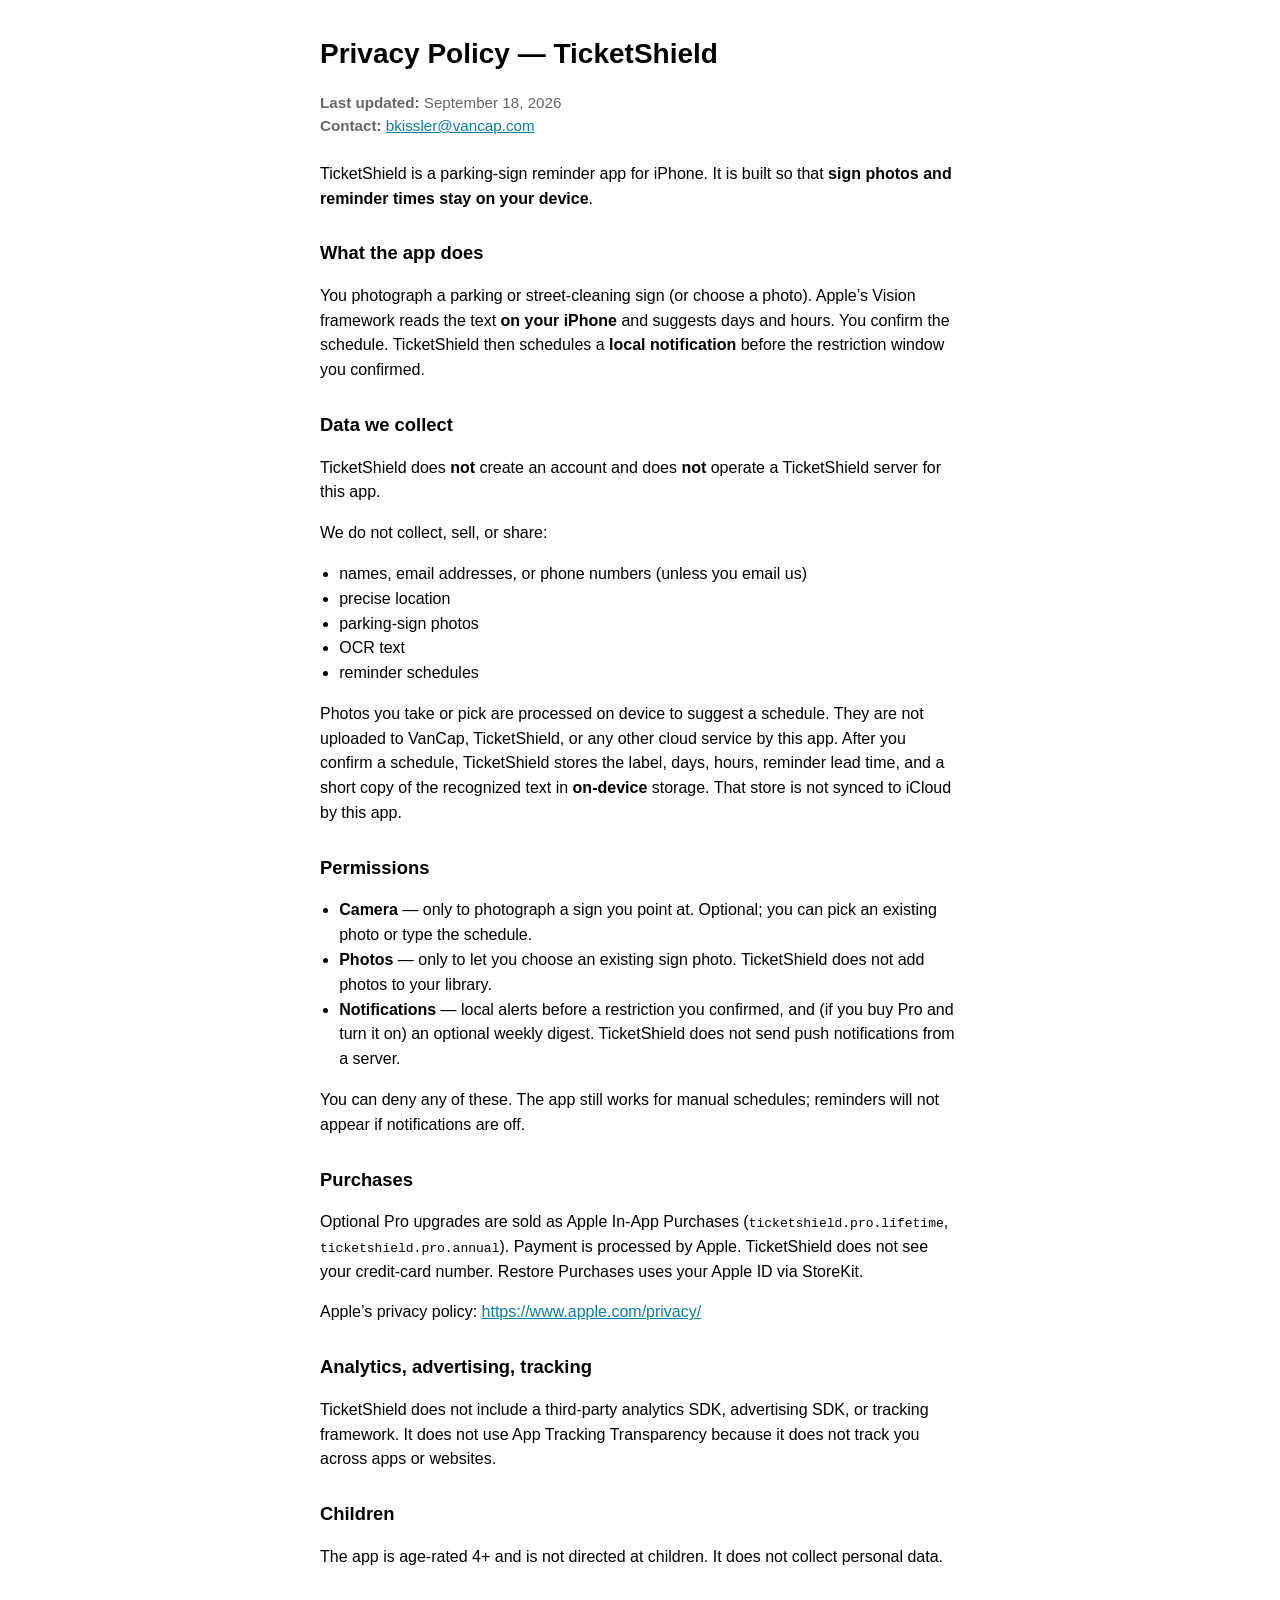
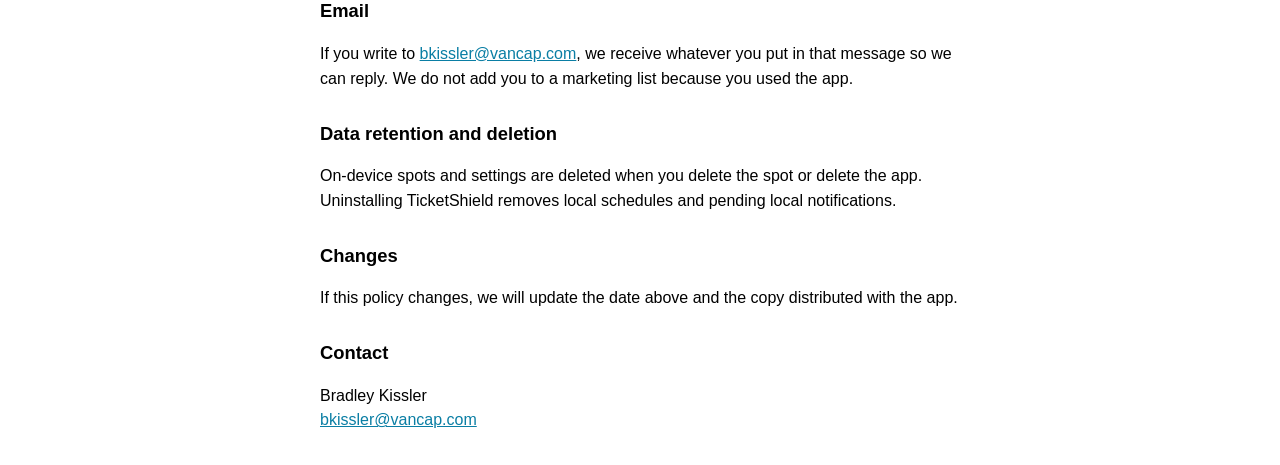
==== docs/index.html @ 4a149865 "Add GitHub Pages privacy policy under docs/ Host TicketShield's App Store Connect privacy policy fro" ====
<!DOCTYPE html>
<html lang="en"><head><meta charset="utf-8"><meta http-equiv="refresh" content="0;url=privacy.html">
<title>ticketshield</title></head>
<body><p><a href="privacy.html">Privacy Policy</a></p></body></html>
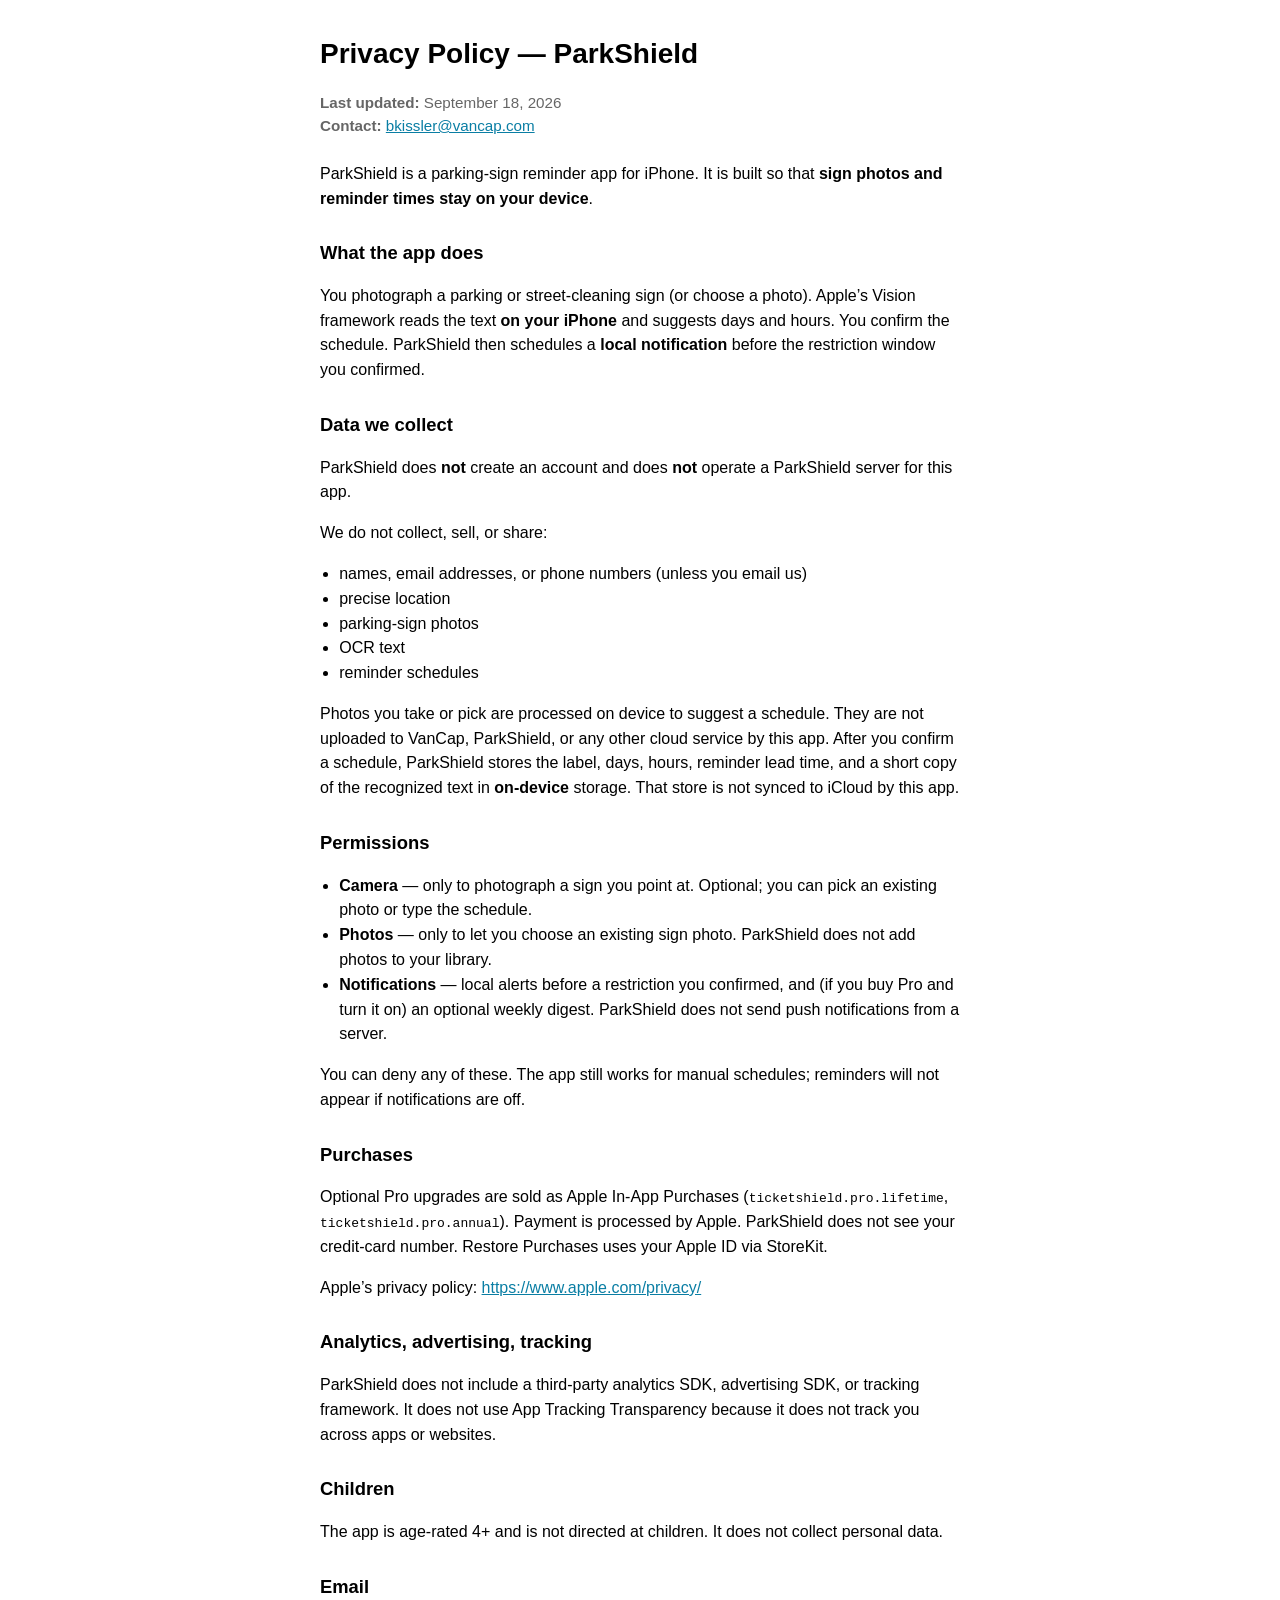
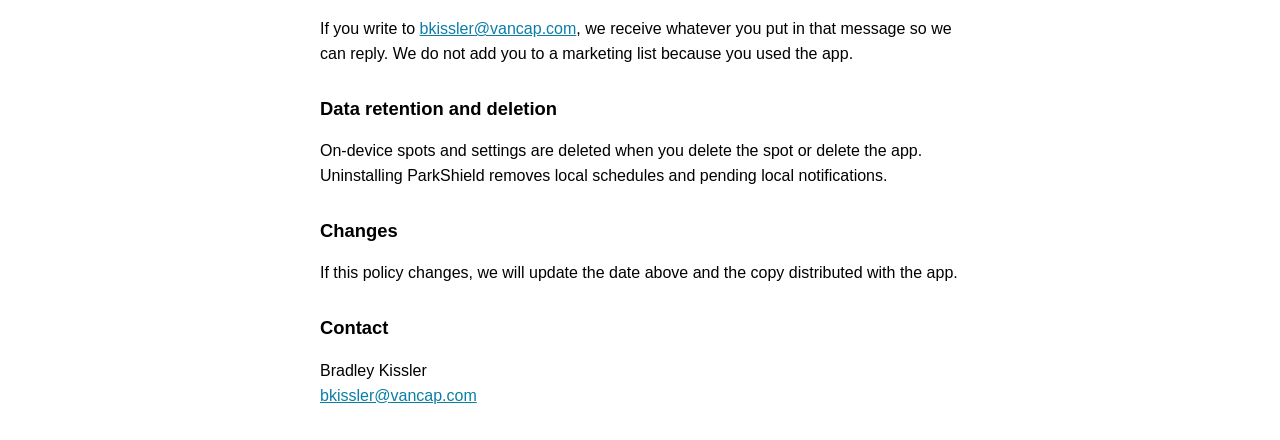
==== commit 291f547f: "Name the app ParkShield and build it on GitHub macOS. Keep bundle id com.vancap.ticketshield. Add a " ====
--- a/docs/index.html
+++ b/docs/index.html
@@ -1,4 +1,4 @@
 <!DOCTYPE html>
 <html lang="en"><head><meta charset="utf-8"><meta http-equiv="refresh" content="0;url=privacy.html">
-<title>ticketshield</title></head>
+<title>ParkShield</title></head>
 <body><p><a href="privacy.html">Privacy Policy</a></p></body></html>
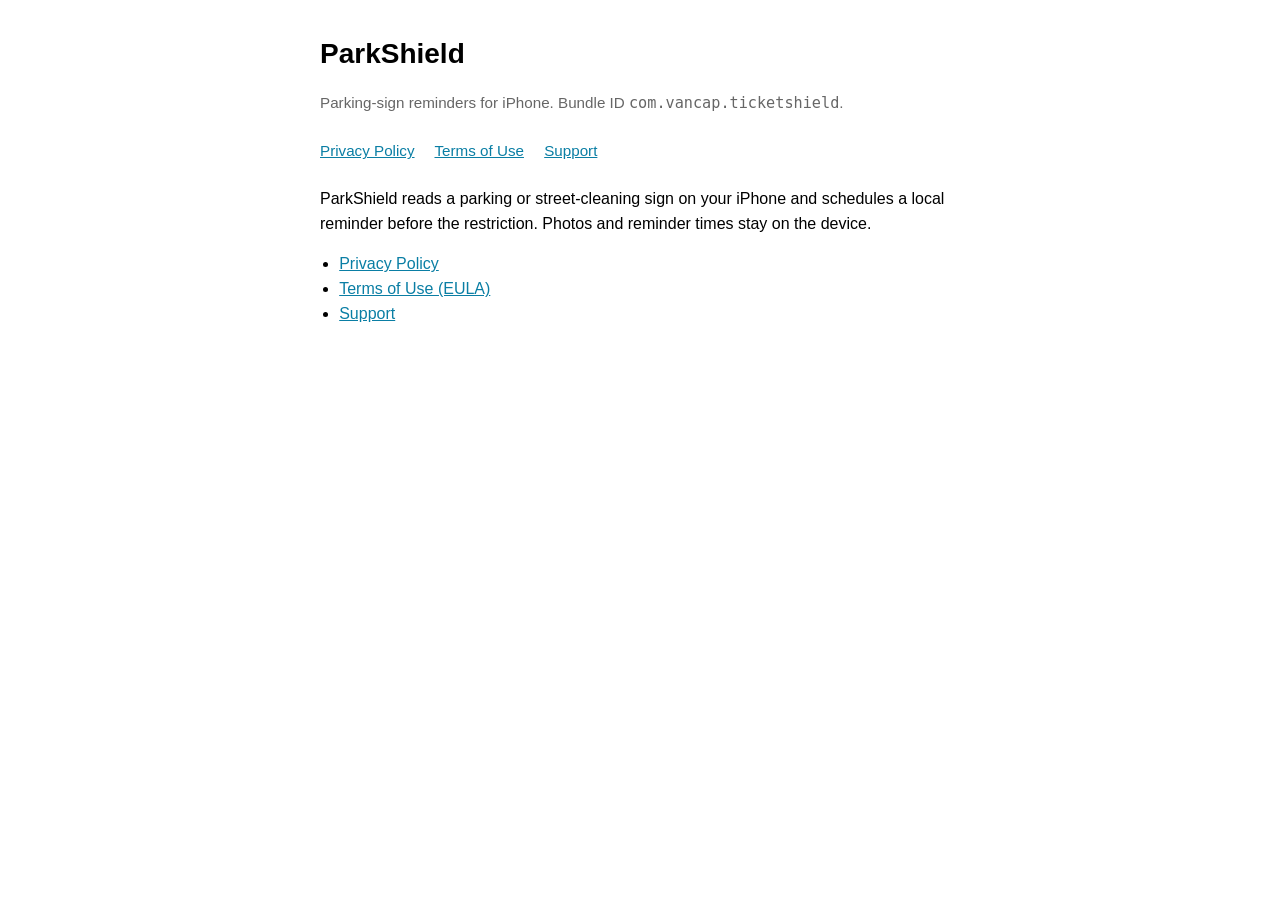
==== commit 20f6a103: "Prepare ParkShield legal pages and a gated TestFlight upload. Host privacy, terms, and support for G" ====
--- a/docs/index.html
+++ b/docs/index.html
@@ -1,4 +1,24 @@
 <!DOCTYPE html>
-<html lang="en"><head><meta charset="utf-8"><meta http-equiv="refresh" content="0;url=privacy.html">
-<title>ParkShield</title></head>
-<body><p><a href="privacy.html">Privacy Policy</a></p></body></html>
+<html lang="en">
+<head>
+  <meta charset="utf-8" />
+  <meta name="viewport" content="width=device-width, initial-scale=1" />
+  <title>ParkShield</title>
+  <link rel="stylesheet" href="style.css" />
+</head>
+<body>
+  <h1>ParkShield</h1>
+  <p class="meta">Parking-sign reminders for iPhone. Bundle ID <code>com.vancap.ticketshield</code>.</p>
+  <nav>
+    <a href="privacy.html">Privacy Policy</a>
+    <a href="terms.html">Terms of Use</a>
+    <a href="support.html">Support</a>
+  </nav>
+  <p>ParkShield reads a parking or street-cleaning sign on your iPhone and schedules a local reminder before the restriction. Photos and reminder times stay on the device.</p>
+  <ul>
+    <li><a href="privacy.html">Privacy Policy</a></li>
+    <li><a href="terms.html">Terms of Use (EULA)</a></li>
+    <li><a href="support.html">Support</a></li>
+  </ul>
+</body>
+</html>
--- a/docs/style.css
+++ b/docs/style.css
@@ -0,0 +1,16 @@
+:root { color-scheme: light dark; }
+body {
+  font-family: -apple-system, BlinkMacSystemFont, "Segoe UI", Roboto, Helvetica, Arial, sans-serif;
+  line-height: 1.55;
+  max-width: 40rem;
+  margin: 2rem auto;
+  padding: 0 1.25rem;
+}
+h1 { font-size: 1.75rem; margin-bottom: 0.25rem; }
+h2 { font-size: 1.15rem; margin-top: 1.75rem; }
+.meta { color: #666; font-size: 0.95rem; margin-bottom: 1.5rem; }
+ul { padding-left: 1.2rem; }
+a { color: #0a7ea4; }
+nav { margin: 0 0 1.5rem; font-size: 0.95rem; }
+nav a { margin-right: 1rem; }
+footer { margin-top: 2.5rem; font-size: 0.95rem; }
